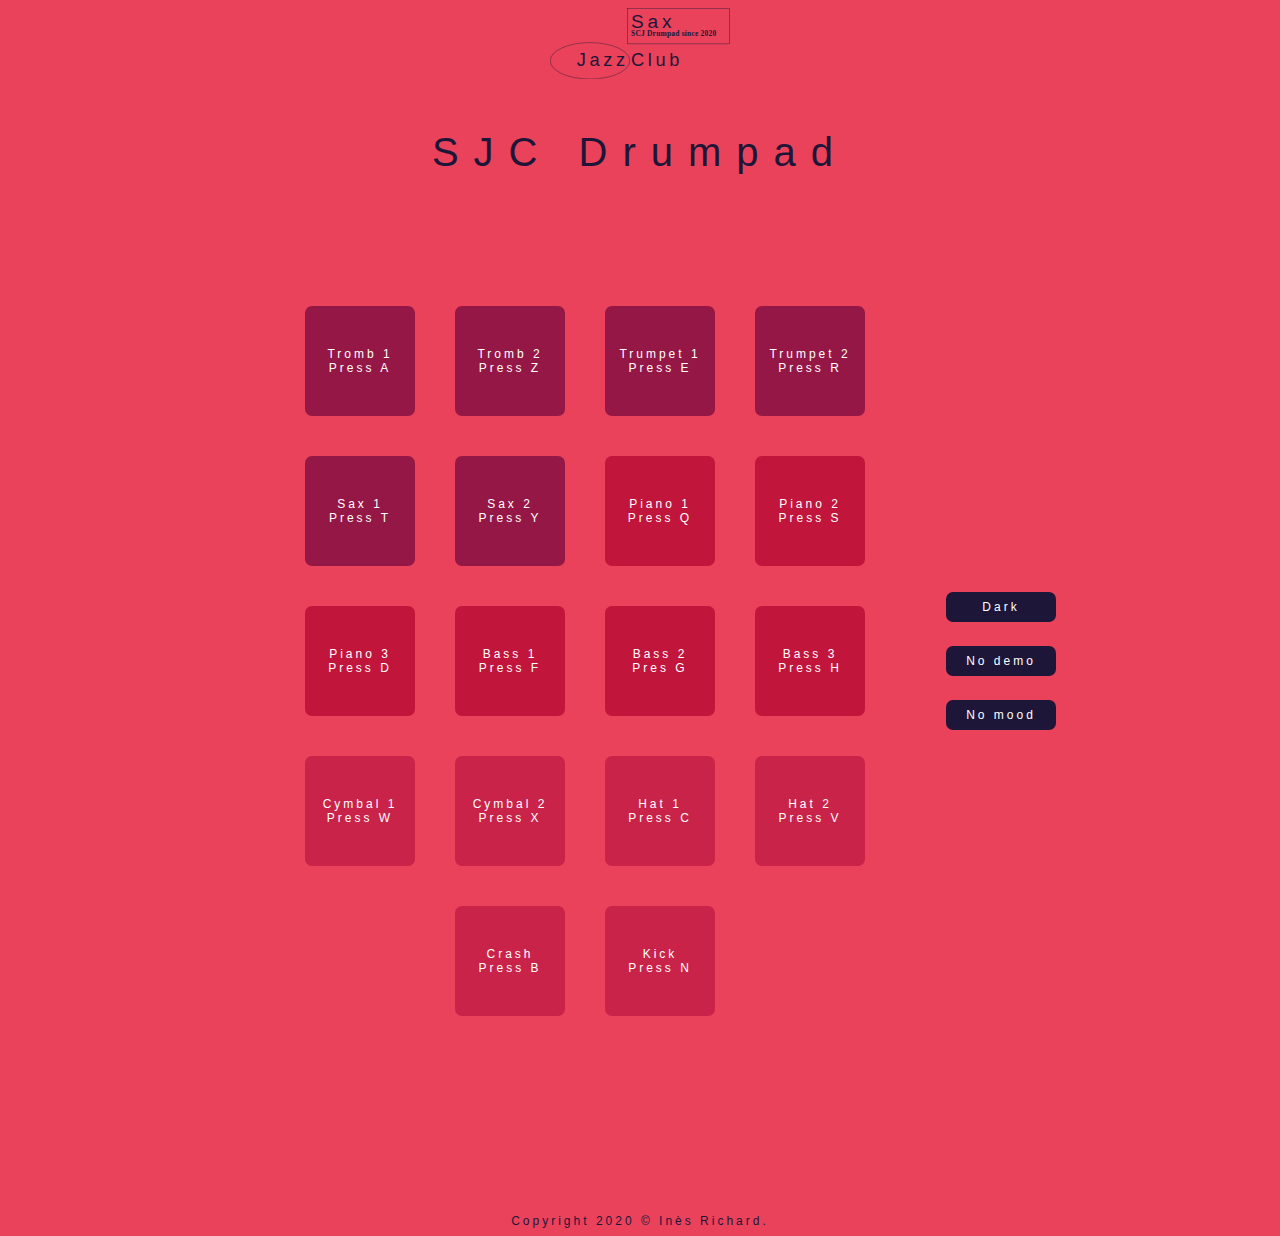
==== pages/drumpad.html @ 3983c769 "Add the index and merged it to the drumpad" ====
<!DOCTYPE html>
<html lang="fr">
<head>
    <meta charset="UTF-8">
    <meta name="viewport" content="width=device, initial-scale=1.0">
    <title>SJC Drumpad</title>
    <link rel="stylesheet" href="../styles/drumpad.css">
</head> 
<body>
    <div class="container_main">
        <header class="header">
            <a href="../index.html">
            <svg class="logo_light"id="Calque_1" data-name="Calque 1" xmlns="http://www.w3.org/2000/svg" viewBox="0 0 217.58 86.11"><defs><style>.cls-1{font-size:23px;letter-spacing:0.2em;}.cls-1,.cls-4{fill: var(--features);font-family:ArialMT, Arial;}.cls-2{font-size:9px;font-family:HelveticaNeue-Bold, Helvetica Neue;font-weight:700;letter-spacing:0.03em;}.cls-3{fill:none;stroke: var(--features);stroke-miterlimit:10;stroke-width:0.5px;}.cls-4{font-size:22px;letter-spacing:0.2em;}</style></defs><text class="cls-1" transform="translate(97.95 23.65)">Sax<tspan class="cls-2"><tspan x="0" y="10.8">SCJ Drumpad since 2020</tspan></tspan></text><ellipse class="cls-3" cx="48.34" cy="63.84" rx="48.09" ry="22.02"/><rect class="cls-3" x="93.43" y="0.25" width="123.9" height="43.14"/><text class="cls-4" transform="translate(32.4 70)">Jazz</text><text class="cls-4" transform="translate(97.95 69.72)">Club</text></svg>
            </a>
            <h1 class="title">SJC Drumpad</h1>
        </header>
        <div class="drum_pad">
            <div class="container_box">
                <div data-key="65" class="box raw1">Tromb 1<br>Press A</div>
                <div data-key="90" class="box raw1">Tromb 2<br>Press Z</div>
                <div data-key="69" class="box raw1">Trumpet 1<br>Press E</div>
                <div data-key="82" class="box raw1">Trumpet 2<br>Press R</div>
                <div data-key="84" class="box raw1">Sax 1<br>Press T</div>
                <div data-key="89" class="box raw1">Sax 2<br>Press Y</div>
                <div data-key="81" class="box raw2">Piano 1<br>Press Q</div>
                <div data-key="83" class="box raw2">Piano 2<br>Press S</div>
                <div data-key="68" class="box raw2">Piano 3<br>Press D</div>
                <div data-key="70" class="box raw2">Bass 1<br>Press F</div>
                <div data-key="71" class="box raw2">Bass 2<br>Pres G</div>
                <div data-key="72" class="box raw2">Bass 3<br>Press H</div>
                <div data-key="87" class="box raw3">Cymbal 1<br>Press W</div>
                <div data-key="88" class="box raw3">Cymbal 2<br>Press X</div>
                <div data-key="67" class="box raw3">Hat 1<br>Press C</div>
                <div data-key="86" class="box raw3">Hat 2<br>Press V</div>
                <div data-key="66" class="box raw3">Crash<br>Press B</div>
                <div data-key="78" class="box raw3">Kick<br>Press N</div>
            </div>
            <div class="container_features">
                <div class="features feat1"><span class="theme_display">Dark</span></div>
                <select class="features feat2">
                    <option value="">No demo</option>
                    <option value="">Demo 1</option>
                    <option value="">Demo 2</option>
                </select>
                <select class="features feat3">
                    <option value="">No mood</option>
                    <option value="">Bar</option>
                    <option value="">Hall</option>
                    <option value="">Garden</option>
                    <option value="">Sea</option>
                </select>
            </div>
        </div>
        <footer class="footer">
            <a href="https://github.com/inesrichard/drumPad" class="footer_text">Copyright 2020 © Inès Richard.</a>
        </footer>
    </div>  
    <audio data-key="65" src="../audios/trombone1.mp3"></audio>
    <audio data-key="90" src="../audios/trombone2.mp3"></audio>
    <audio data-key="69" src="../audios/trumpet1.mp3"></audio>
    <audio data-key="82" src="../audios/trumpet2.mp3"></audio>
    <audio data-key="84" src="./audios/sax1.mp3"></audio>
    <audio data-key="89" src="../audios/sax2.mp3"></audio>
    <audio data-key="81" src="../audios/piano1.mp3"></audio>
    <audio data-key="83" src="../audios/piano2.mp3"></audio>
    <audio data-key="68" src="../audios/piano3.mp3"></audio>
    <audio data-key="70" src="../audios/contrebasse1.mp3"></audio>
    <audio data-key="71" src="../audios/contrebasse2.mp3"></audio>
    <audio data-key="72" src="../audios/contrebasse3.mp3"></audio>
    <audio data-key="87" src="../audios/cymbal_hard.mp3"></audio>
    <audio data-key="88" src="../audios/cymbal_soft.mp3"></audio>
    <audio data-key="67" src="../audios/open_hat.mp3"></audio>
    <audio data-key="86" src="../audios/closed_hat.mp3"></audio>
    <audio data-key="66" src="../audios/crescendo.mp3"></audio>
    <audio data-key="78" src="../audios/kick.mp3"></audio>

    <audio src="./audios/bar.mp3"></audio>
    <audio src="./audios/hall.mp3"></audio>
    <audio src="./audios/garden.mp3"></audio>
    <audio src="./audios/sea.mp3"></audio>

    <script src="../scripts/drumpad.js"></script>
</body>
</html>
---- styles/drumpad.css ----
/***** SET THE VARIABLES FOR THE DARK MODE *****/

:root
{
    --primaryColor: #E9425A;
    --textColor: #fff;
    --raw1: #951746;
    --raw2: #C1153C;
    --raw3: #C92349;
    --features: #1D1638;
}


[data-theme="dark"]
{
    --primaryColor: #1D1638;
    --textColor: #fff;
    --raw1: #352A67;
    --raw2: #5F4DAC;
    --raw3: #9379FF;
    --features: #E9425A;
}


/***** IMPORT THE FONT *****/

@font-face
{
    font-family: 'arial';
    src: url(fonts/arial_jazz.ttf);
    font-style: normal;
    font-weight: normal;
}


/***** SET THE BASIC STYLE (including flexbox) *****/

body
{
    font-family: arial;
    letter-spacing: 3px;
    font-size: 12px;
    background-color: var(--primaryColor);
    color: var(--textColor);
}


.container_main
{
    width: 65vw;
    margin: 0 auto;
}


/*****  SET THE HEADER *****/

.header
{
    display: flex;
    justify-content: center;
    align-items: center;
    align-content: center;
    flex-direction: column;
    text-align: center;
}


.logo_light
{
    display: flex;
    justify-content: center;
    align-content: center;
    align-items: center;
    width: 15em;
    margin-bottom: 2em;
    user-select: none;
    cursor: pointer;
}


.title
{
    display: flex;
    text-align: center;
    font-size: 40px;
    font-weight: 300;
    letter-spacing: 15px;
    color: var(--features);
}


.title:hover
{
    transform: scale(1.2);
    transition: 0.2s ease-in-out;
    user-select: none;
}


/***** SET THE DRUMPAD'S STYLE *****/

.drum_pad
{
    display: flex;
    align-items: center;
    margin-top: 7em;
}


    /* --- Set the pads style --- */

    .container_box
    {
        display: flex;
        justify-content: center;
        flex-wrap: wrap;
    }


    .box
    {
        display: flex;
        justify-content: center;
        align-items: center;
        margin: 20px;
        width: 110px;
        height: 110px;
        border-radius: 7px;
        cursor: pointer;
        user-select: none;
        text-align: center;
    }


    .box:hover
    {
        transition: 0.3s ease;
        opacity: 0.5;
    }


    .raw1
    {
        background-color: var(--raw1);
    }


    .raw2
    {
        background-color: var(--raw2);
    }


    .raw3
    {
        background-color: var(--raw3);
    }


    /* --- Set the features style --- */

    .container_features
    {
        display: flex;
        justify-content: center;
        align-items: center;
        flex-direction: column;
    }


    .features
    {
        display: flex;
        justify-content: center;
        align-items: center;
        width: 110px;
        height: 30px;
        border-radius: 7px;
        background-color: var(--features);
        cursor: pointer;
        user-select: none;
        
    }


    .feat1
    {
        margin-bottom: 2em;
    }


    .feat2
    {
        -webkit-appearance: none;
        margin-bottom: 2em;
        color: var(--textColor);
        font-size: 12px;
        letter-spacing: 3px;
        border: none;
        outline: none;
        text-align-last: center;
    }


    .feat3
    {
        -webkit-appearance: none;
        color: var(--textColor);
        font-size: 12px;
        letter-spacing: 3px;
        border: none;
        outline: none;
        text-align-last: center;
    }


/***** FOOTER *****/

.footer
{
    display: flex;
    justify-content: center;
    align-items: flex-end;
    height: 16em;
}


.footer_text
{
    text-decoration: none;
    color: var(--features);
}



/* ANIMATION WHEN THE SONG IS PLAYED */

.animation
{
    transform: scale(1.1);
    background-color: var(--features);
    transition: 0.3s ease-in-out;
}
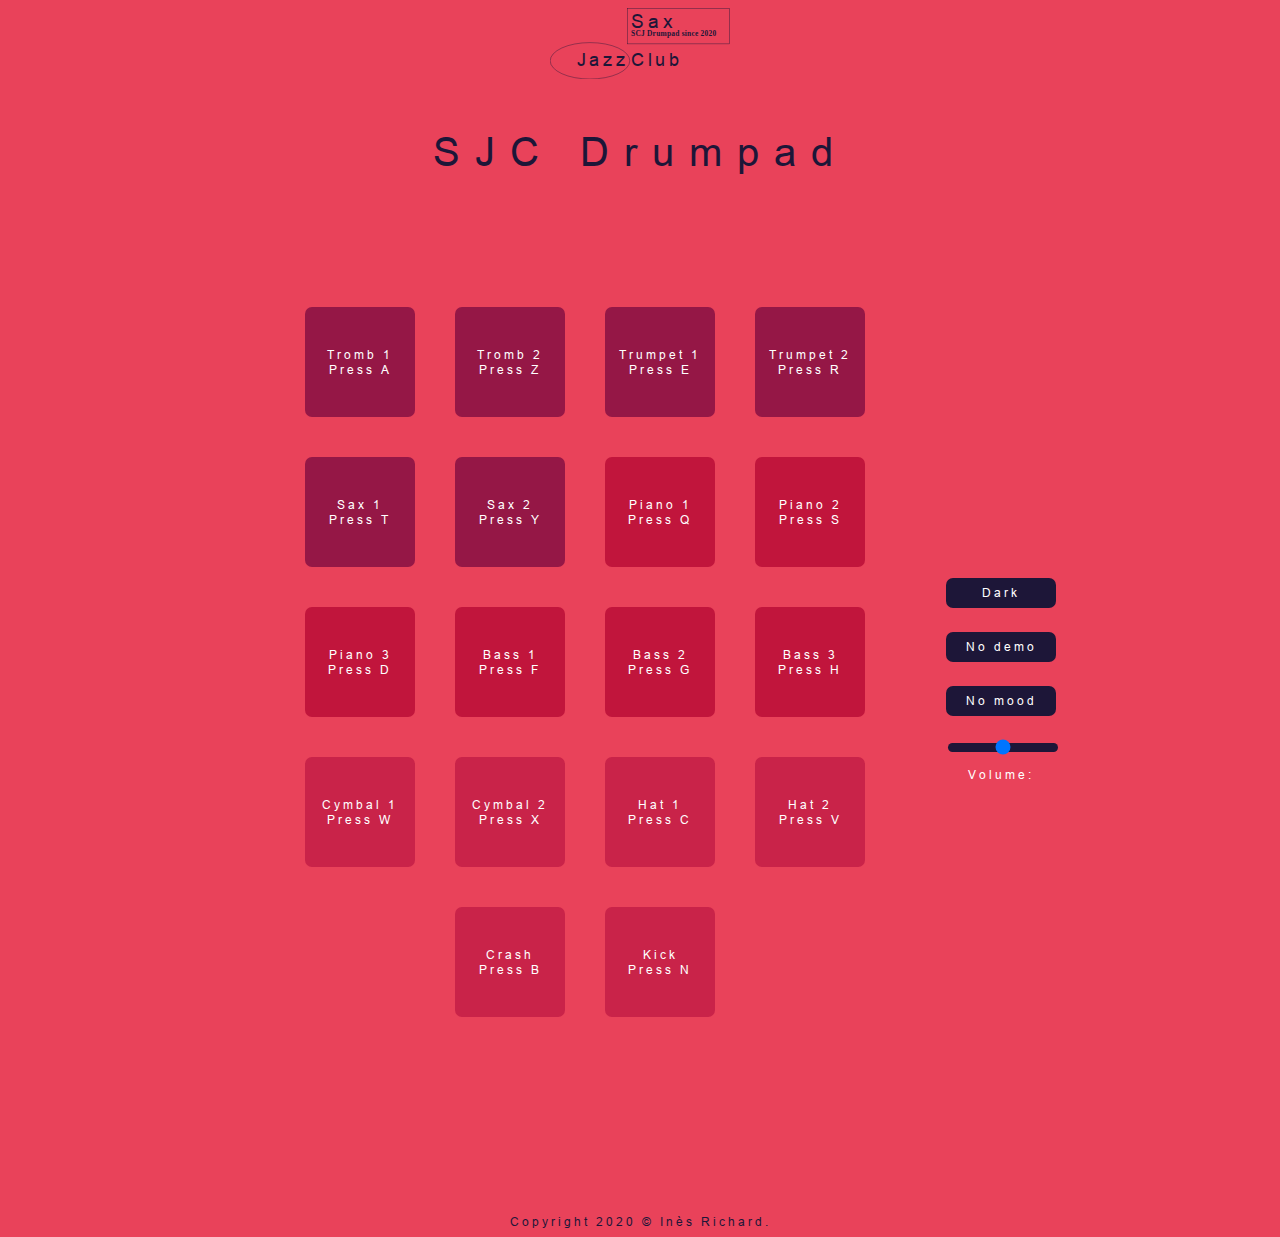
==== commit 1e89ef33: "Add volume bar and new audios" ====
--- a/pages/drumpad.html
+++ b/pages/drumpad.html
@@ -26,7 +26,7 @@
                 <div data-key="83" class="box raw2">Piano 2<br>Press S</div>
                 <div data-key="68" class="box raw2">Piano 3<br>Press D</div>
                 <div data-key="70" class="box raw2">Bass 1<br>Press F</div>
-                <div data-key="71" class="box raw2">Bass 2<br>Pres G</div>
+                <div data-key="71" class="box raw2">Bass 2<br>Press G</div>
                 <div data-key="72" class="box raw2">Bass 3<br>Press H</div>
                 <div data-key="87" class="box raw3">Cymbal 1<br>Press W</div>
                 <div data-key="88" class="box raw3">Cymbal 2<br>Press X</div>
@@ -38,17 +38,21 @@
             <div class="container_features">
                 <div class="features feat1"><span class="theme_display">Dark</span></div>
                 <select class="features feat2">
-                    <option value="">No demo</option>
-                    <option value="">Demo 1</option>
+                    <option data-key="91" value="">No demo</option>
+                    <option data-key="93" value="">Demo 1</option>
                     <option value="">Demo 2</option>
                 </select>
                 <select class="features feat3">
                     <option value="">No mood</option>
-                    <option value="">Bar</option>
-                    <option value="">Hall</option>
-                    <option value="">Garden</option>
-                    <option value="">Sea</option>
+                    <option data-key="37" class="bar" value="">Bar</option>
+                    <option data-key="38" class="hall" value="">Hall</option>
+                    <option data-key="39" class="garden" value="">Garden</option>
+                    <option data-key="40" class="sea" value="">Sea</option>
                 </select>
+                <div class="volume_container">
+                    <input type="range" min="0" max="1" value="0.5" step="0.01" class="volume">
+                    <p class="p_volume">Volume: <span class="value"></span></p>
+                </div>
             </div>
         </div>
         <footer class="footer">
@@ -59,7 +63,7 @@
     <audio data-key="90" src="../audios/trombone2.mp3"></audio>
     <audio data-key="69" src="../audios/trumpet1.mp3"></audio>
     <audio data-key="82" src="../audios/trumpet2.mp3"></audio>
-    <audio data-key="84" src="./audios/sax1.mp3"></audio>
+    <audio data-key="84" src="../audios/sax1.mp3"></audio>
     <audio data-key="89" src="../audios/sax2.mp3"></audio>
     <audio data-key="81" src="../audios/piano1.mp3"></audio>
     <audio data-key="83" src="../audios/piano2.mp3"></audio>
@@ -74,10 +78,13 @@
     <audio data-key="66" src="../audios/crescendo.mp3"></audio>
     <audio data-key="78" src="../audios/kick.mp3"></audio>
 
-    <audio src="./audios/bar.mp3"></audio>
-    <audio src="./audios/hall.mp3"></audio>
-    <audio src="./audios/garden.mp3"></audio>
-    <audio src="./audios/sea.mp3"></audio>
+    <audio data-key="91" src="../audios/demo1.mp3"></audio>
+    <audio data-key="93" src="../audios/demo2.mp3"></audio>
+
+    <audio data-key="37" src="../audios/bar.mp3"></audio>
+    <audio data-key="38" src="../audios/hall.mp3"></audio>
+    <audio data-key="39" src="../audios/garden.mp3"></audio>
+    <audio data-key="40" src="../audios/sea.mp3"></audio>
 
     <script src="../scripts/drumpad.js"></script>
 </body>
--- a/styles/drumpad.css
+++ b/styles/drumpad.css
@@ -27,7 +27,7 @@
 @font-face
 {
     font-family: 'arial';
-    src: url(fonts/arial_jazz.ttf);
+    src: url(../fonts/arial_jazz.ttf);
     font-style: normal;
     font-weight: normal;
 }
@@ -42,6 +42,7 @@
     font-size: 12px;
     background-color: var(--primaryColor);
     color: var(--textColor);
+    transition: all 0.4s ease;
 }
 
 
@@ -185,6 +186,7 @@
 
     .feat1
     {
+        margin-top: 4em;
         margin-bottom: 2em;
     }
 
@@ -211,6 +213,49 @@
         border: none;
         outline: none;
         text-align-last: center;
+        margin-bottom: 2em;
+    }
+
+    .volume_container{
+        width: 110px;
+    }
+    
+    
+    /* Volume style */
+    
+    .volume{
+        -webkit-appearance: none;
+        width: 110px;
+        height: 9px;
+        background: var(--features);
+        outline: none;
+        -webkit-transition: 0.2s;
+        border-radius: 12px;
+    }
+    
+    .volume::-webkit-volume-thumb
+    {
+        -webkit-appearence: none;
+        appearance: none;
+        width: 40px;
+        height: 40px;
+        background: ;
+        border-radius: 50%;
+        cursor: pointer;
+    }
+    
+
+    .volume::-moz-range-thumb
+    {
+        width: 40px;
+        height: 40px;
+        background: ;
+        border-radius: 50%;
+        cursor: pointer;
+    }
+    
+    .p_volume{
+        text-align: center;
     }
 
 
@@ -242,3 +287,4 @@
     transition: 0.3s ease-in-out;
 }
 
+
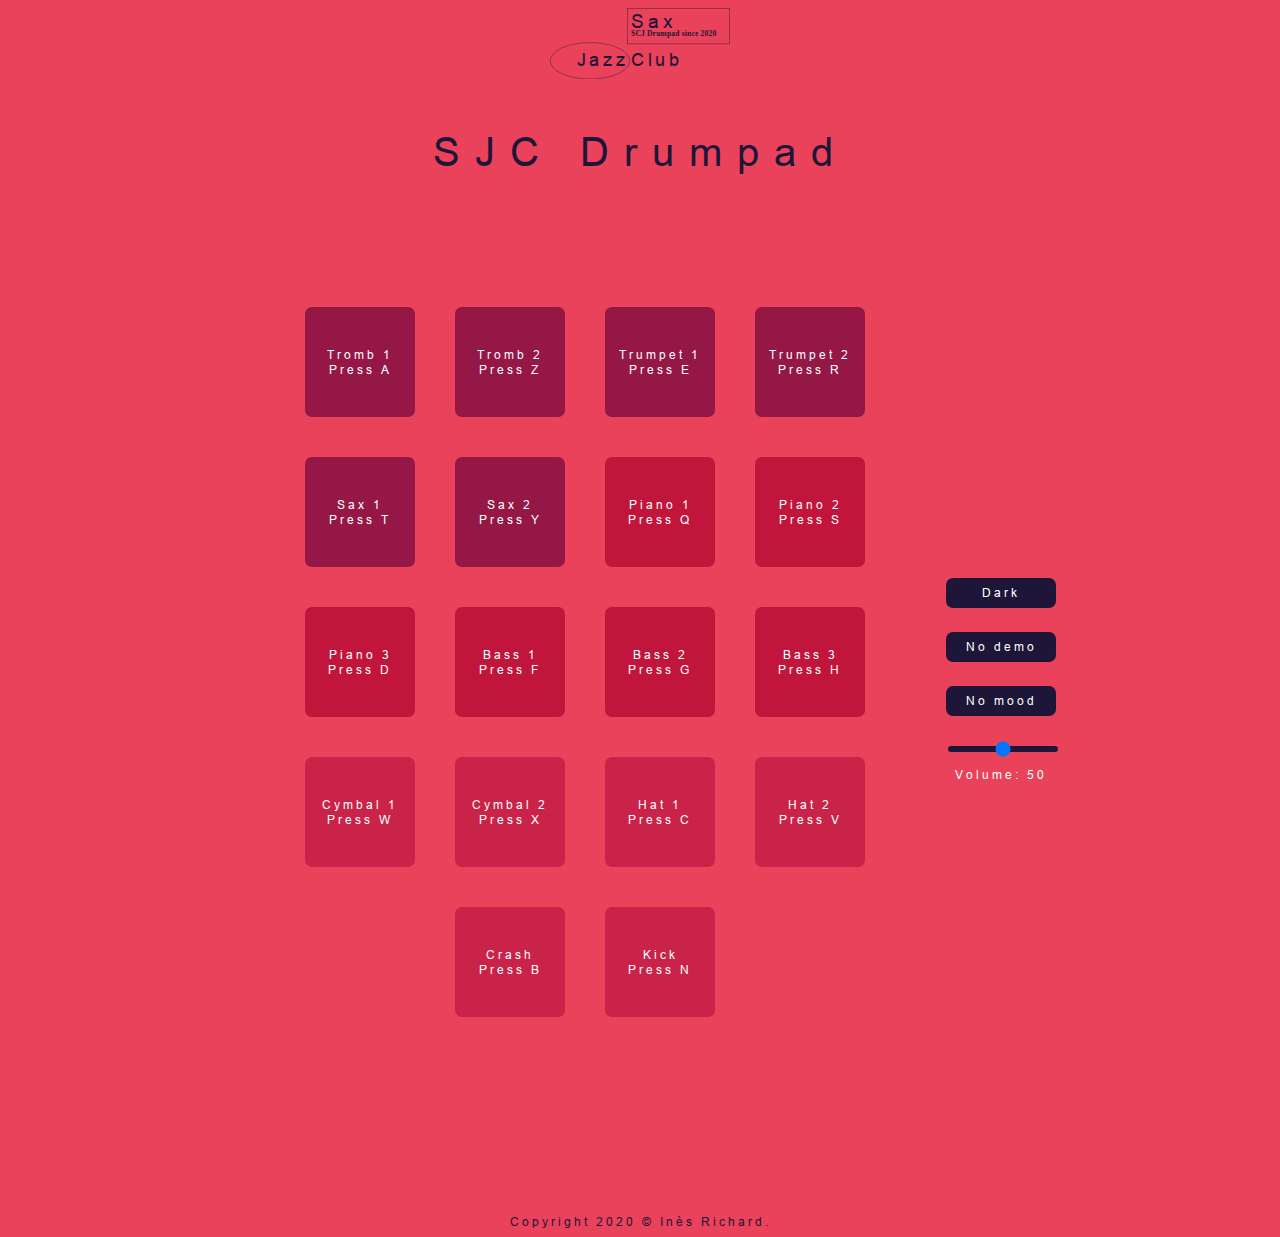
==== commit bee9463b: "Add responsive on the drumpad page" ====
--- a/pages/drumpad.html
+++ b/pages/drumpad.html
@@ -16,24 +16,78 @@
         </header>
         <div class="drum_pad">
             <div class="container_box">
-                <div data-key="65" class="box raw1">Tromb 1<br>Press A</div>
-                <div data-key="90" class="box raw1">Tromb 2<br>Press Z</div>
-                <div data-key="69" class="box raw1">Trumpet 1<br>Press E</div>
-                <div data-key="82" class="box raw1">Trumpet 2<br>Press R</div>
-                <div data-key="84" class="box raw1">Sax 1<br>Press T</div>
-                <div data-key="89" class="box raw1">Sax 2<br>Press Y</div>
-                <div data-key="81" class="box raw2">Piano 1<br>Press Q</div>
-                <div data-key="83" class="box raw2">Piano 2<br>Press S</div>
-                <div data-key="68" class="box raw2">Piano 3<br>Press D</div>
-                <div data-key="70" class="box raw2">Bass 1<br>Press F</div>
-                <div data-key="71" class="box raw2">Bass 2<br>Press G</div>
-                <div data-key="72" class="box raw2">Bass 3<br>Press H</div>
-                <div data-key="87" class="box raw3">Cymbal 1<br>Press W</div>
-                <div data-key="88" class="box raw3">Cymbal 2<br>Press X</div>
-                <div data-key="67" class="box raw3">Hat 1<br>Press C</div>
-                <div data-key="86" class="box raw3">Hat 2<br>Press V</div>
-                <div data-key="66" class="box raw3">Crash<br>Press B</div>
-                <div data-key="78" class="box raw3">Kick<br>Press N</div>
+                <div data-key="65" class="box raw1 text">
+                    <span>Tromb 1</span>
+                    <span class="letter">Press A</span>
+                </div>
+                <div data-key="90" class="box raw1 text">
+                    <span>Tromb 2</span>
+                    <span class="letter">Press Z</span>
+                </div>
+                <div data-key="69" class="box raw1 text">
+                    <span>Trumpet 1</span>
+                    <span class="letter">Press E</span>
+                </div>
+                <div data-key="82" class="box raw1 text">
+                    <span>Trumpet 2</span>
+                    <span class="letter">Press R</span>
+                </div>
+                <div data-key="84" class="box raw1 text">
+                    <span>Sax 1</span>
+                    <span class="letter">Press T</span>
+                </div>
+                <div data-key="89" class="box raw1 text">
+                    <span>Sax 2</span>
+                    <span class="letter">Press Y</span>
+                </div>
+                <div data-key="81" class="box raw2 text">
+                    <span>Piano 1</span>
+                    <span class="letter">Press Q</span>
+                </div>
+                <div data-key="83" class="box raw2 text">
+                    <span>Piano 2</span>
+                    <span class="letter">Press S</span>
+                </div>
+                <div data-key="68" class="box raw2 text">
+                    <span>Piano 3</span>
+                    <span class="letter">Press D</span>
+                </div>
+                <div data-key="70" class="box raw2 text">
+                    <span>Bass 1</span>
+                    <span class="letter">Press F</span>
+                </div>
+                <div data-key="71" class="box raw2 text">
+                    <span>Bass 2</span>
+                    <span class="letter">Press G</span>
+                </div>
+                <div data-key="72" class="box raw2 text">
+                    <span>Bass 3</span>
+                    <span class="letter">Press H</span>
+                </div>
+                <div data-key="87" class="box raw3 text">
+                    <span>Cymbal 1</span>
+                    <span class="letter">Press W</span>
+                </div>
+                <div data-key="88" class="box raw3 text">
+                    <span>Cymbal 2</span>
+                    <span class="letter">Press X</span>
+                </div>
+                <div data-key="67" class="box raw3 text">
+                    <span>Hat 1</span>
+                    <span class="letter">Press C</span>
+                </div>
+                <div data-key="86" class="box raw3 text">
+                    <span>Hat 2</span>
+                    <span class="letter">Press V</span>
+                </div>
+                <div data-key="66" class="box raw3 text">
+                    <span>Crash</span>
+                    <span class="letter">Press B</span>
+                </div>
+                <div data-key="78" class="box raw3 text">
+                    <span>Kick</span>
+                    <span class="letter">Press N</span>
+                </div>
             </div>
             <div class="container_features">
                 <div class="features feat1"><span class="theme_display">Dark</span></div>
--- a/styles/drumpad.css
+++ b/styles/drumpad.css
@@ -226,7 +226,7 @@
     .volume{
         -webkit-appearance: none;
         width: 110px;
-        height: 9px;
+        height: 6px;
         background: var(--features);
         outline: none;
         -webkit-transition: 0.2s;
@@ -235,11 +235,9 @@
     
     .volume::-webkit-volume-thumb
     {
-        -webkit-appearence: none;
         appearance: none;
         width: 40px;
         height: 40px;
-        background: ;
         border-radius: 50%;
         cursor: pointer;
     }
@@ -249,7 +247,6 @@
     {
         width: 40px;
         height: 40px;
-        background: ;
         border-radius: 50%;
         cursor: pointer;
     }
@@ -288,3 +285,98 @@
 }
 
 
+.text{
+    display: flex;
+    flex-direction: column;
+    justify-content: center;
+    justify-self: center;
+    align-content: center;
+    align-items: center;
+}
+
+.letter{
+    font-weight: lighter;
+}
+
+/***** RESPONSIVE *****/
+
+@media screen and (max-width:1024px) /* Responsive for Ipad and smaller screen such as mobile */
+{
+
+    body
+    {
+        letter-spacing: 2px;
+        font-size: 9px;
+    }
+
+
+    .container_main
+    {
+        width: 80vw;
+        margin: 0 auto;
+    }
+
+
+    .drum_pad
+    {
+        display: block;
+        align-items: center;
+        justify-content: center;
+    }
+
+
+    .box
+    {
+        display: flex;
+        justify-content: center;
+        align-items: center;
+        margin: 15px;
+        width: 60px;
+        height: 60px;
+        border-radius: 7px;
+        cursor: pointer;
+        user-select: none;
+        text-align: center;
+    }
+
+
+    .letter
+    {
+        display: none;
+    }
+
+
+    .container_features
+    {
+        flex-direction: row;
+        flex-wrap: wrap;
+    }
+    
+
+    .features
+    {
+        font-size: 9px;
+        letter-spacing: 1px;
+    }
+
+
+    .feat1, .feat2, .feat3
+    {
+        display: flex;
+        flex-wrap: wrap;
+        margin: 15px 15px 20px 15px;
+        width: 60px;
+    }
+
+
+    .volume_container, .volume
+    {
+        display: flex;
+        flex-direction: column;
+        justify-content: center;
+        justify-items: center;
+        align-content: center;
+        align-items: center;
+        width: 60px;
+    }
+}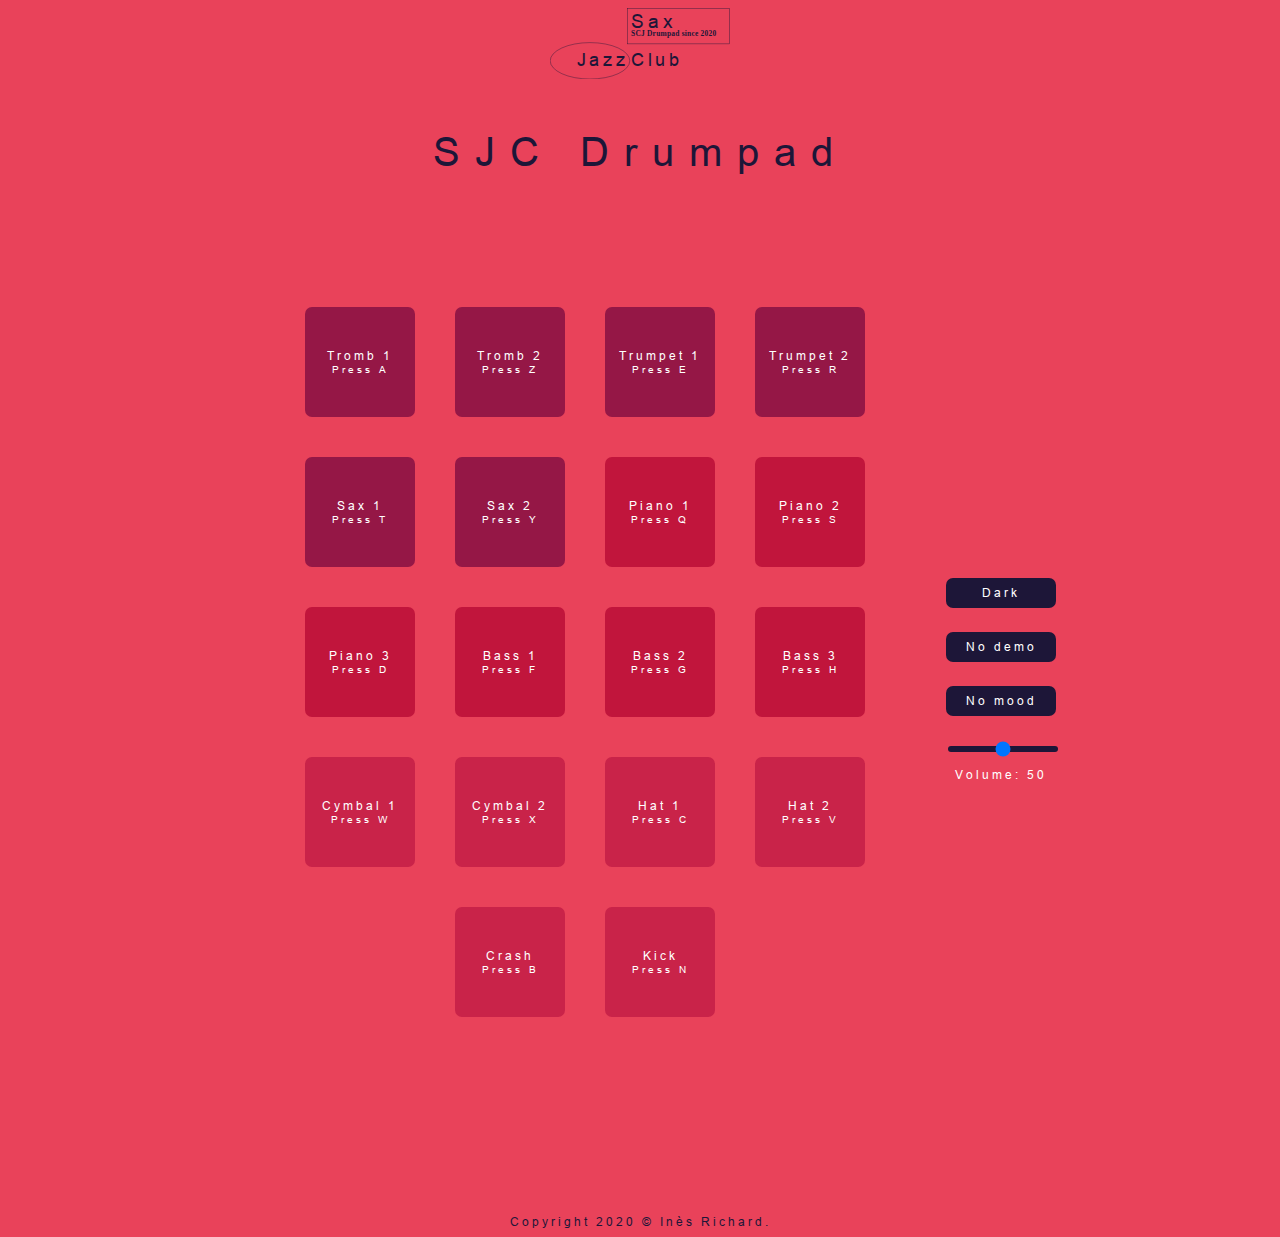
==== commit e1c0002f: "Add on-load animation" ====
--- a/pages/drumpad.html
+++ b/pages/drumpad.html
@@ -7,112 +7,114 @@
     <link rel="stylesheet" href="../styles/drumpad.css">
 </head> 
 <body>
-    <div class="container_main">
-        <header class="header">
-            <a href="../index.html">
-            <svg class="logo_light"id="Calque_1" data-name="Calque 1" xmlns="http://www.w3.org/2000/svg" viewBox="0 0 217.58 86.11"><defs><style>.cls-1{font-size:23px;letter-spacing:0.2em;}.cls-1,.cls-4{fill: var(--features);font-family:ArialMT, Arial;}.cls-2{font-size:9px;font-family:HelveticaNeue-Bold, Helvetica Neue;font-weight:700;letter-spacing:0.03em;}.cls-3{fill:none;stroke: var(--features);stroke-miterlimit:10;stroke-width:0.5px;}.cls-4{font-size:22px;letter-spacing:0.2em;}</style></defs><text class="cls-1" transform="translate(97.95 23.65)">Sax<tspan class="cls-2"><tspan x="0" y="10.8">SCJ Drumpad since 2020</tspan></tspan></text><ellipse class="cls-3" cx="48.34" cy="63.84" rx="48.09" ry="22.02"/><rect class="cls-3" x="93.43" y="0.25" width="123.9" height="43.14"/><text class="cls-4" transform="translate(32.4 70)">Jazz</text><text class="cls-4" transform="translate(97.95 69.72)">Club</text></svg>
-            </a>
-            <h1 class="title">SJC Drumpad</h1>
-        </header>
-        <div class="drum_pad">
-            <div class="container_box">
-                <div data-key="65" class="box raw1 text">
-                    <span>Tromb 1</span>
-                    <span class="letter">Press A</span>
+    <div class="bg_feat">
+        <div class="container_main">
+            <header class="header">
+                <a href="../index.html">
+                <svg class="logo_light"id="Calque_1" data-name="Calque 1" xmlns="http://www.w3.org/2000/svg" viewBox="0 0 217.58 86.11"><defs><style>.cls-1{font-size:23px;letter-spacing:0.2em;}.cls-1,.cls-4{fill: var(--features);font-family:ArialMT, Arial;}.cls-2{font-size:9px;font-family:HelveticaNeue-Bold, Helvetica Neue;font-weight:700;letter-spacing:0.03em;}.cls-3{fill:none;stroke: var(--features);stroke-miterlimit:10;stroke-width:0.5px;}.cls-4{font-size:22px;letter-spacing:0.2em;}</style></defs><text class="cls-1" transform="translate(97.95 23.65)">Sax<tspan class="cls-2"><tspan x="0" y="10.8">SCJ Drumpad since 2020</tspan></tspan></text><ellipse class="cls-3" cx="48.34" cy="63.84" rx="48.09" ry="22.02"/><rect class="cls-3" x="93.43" y="0.25" width="123.9" height="43.14"/><text class="cls-4" transform="translate(32.4 70)">Jazz</text><text class="cls-4" transform="translate(97.95 69.72)">Club</text></svg>
+                </a>
+                <h1 class="title">SJC Drumpad</h1>
+            </header>
+            <div class="drum_pad">
+                <div class="container_box">
+                    <div data-key="65" class="box raw1 col1 text">
+                        <span>Tromb 1</span>
+                        <span class="letter">Press A</span>
+                    </div>
+                    <div data-key="90" class="box raw1 col2 text">
+                        <span>Tromb 2</span>
+                        <span class="letter">Press Z</span>
+                    </div>
+                    <div data-key="69" class="box raw1 col3 text">
+                        <span>Trumpet 1</span>
+                        <span class="letter">Press E</span>
+                    </div>
+                    <div data-key="82" class="box raw1 col4 text">
+                        <span>Trumpet 2</span>
+                        <span class="letter">Press R</span>
+                    </div>
+                    <div data-key="84" class="box raw1 col5 text">
+                        <span>Sax 1</span>
+                        <span class="letter">Press T</span>
+                    </div>
+                    <div data-key="89" class="box raw1 col6 text">
+                        <span>Sax 2</span>
+                        <span class="letter">Press Y</span>
+                    </div>
+                    <div data-key="81" class="box raw2 col1 text">
+                        <span>Piano 1</span>
+                        <span class="letter">Press Q</span>
+                    </div>
+                    <div data-key="83" class="box raw2 col2 text">
+                        <span>Piano 2</span>
+                        <span class="letter">Press S</span>
+                    </div>
+                    <div data-key="68" class="box raw2 col3 text">
+                        <span>Piano 3</span>
+                        <span class="letter">Press D</span>
+                    </div>
+                    <div data-key="70" class="box raw2 col4 text">
+                        <span>Bass 1</span>
+                        <span class="letter">Press F</span>
+                    </div>
+                    <div data-key="71" class="box raw2 col5 text">
+                        <span>Bass 2</span>
+                        <span class="letter">Press G</span>
+                    </div>
+                    <div data-key="72" class="box raw2 col6 text">
+                        <span>Bass 3</span>
+                        <span class="letter">Press H</span>
+                    </div>
+                    <div data-key="87" class="box raw3 col1 text">
+                        <span>Cymbal 1</span>
+                        <span class="letter">Press W</span>
+                    </div>
+                    <div data-key="88" class="box raw3 col2 text">
+                        <span>Cymbal 2</span>
+                        <span class="letter">Press X</span>
+                    </div>
+                    <div data-key="67" class="box raw3 col3 text">
+                        <span>Hat 1</span>
+                        <span class="letter">Press C</span>
+                    </div>
+                    <div data-key="86" class="box raw3 col4 text">
+                        <span>Hat 2</span>
+                        <span class="letter">Press V</span>
+                    </div>
+                    <div data-key="66" class="box raw3 col5 text">
+                        <span>Crash</span>
+                        <span class="letter">Press B</span>
+                    </div>
+                    <div data-key="78" class="box raw3 col6 text">
+                        <span>Kick</span>
+                        <span class="letter">Press N</span>
+                    </div>
                 </div>
-                <div data-key="90" class="box raw1 text">
-                    <span>Tromb 2</span>
-                    <span class="letter">Press Z</span>
-                </div>
-                <div data-key="69" class="box raw1 text">
-                    <span>Trumpet 1</span>
-                    <span class="letter">Press E</span>
-                </div>
-                <div data-key="82" class="box raw1 text">
-                    <span>Trumpet 2</span>
-                    <span class="letter">Press R</span>
-                </div>
-                <div data-key="84" class="box raw1 text">
-                    <span>Sax 1</span>
-                    <span class="letter">Press T</span>
-                </div>
-                <div data-key="89" class="box raw1 text">
-                    <span>Sax 2</span>
-                    <span class="letter">Press Y</span>
-                </div>
-                <div data-key="81" class="box raw2 text">
-                    <span>Piano 1</span>
-                    <span class="letter">Press Q</span>
-                </div>
-                <div data-key="83" class="box raw2 text">
-                    <span>Piano 2</span>
-                    <span class="letter">Press S</span>
-                </div>
-                <div data-key="68" class="box raw2 text">
-                    <span>Piano 3</span>
-                    <span class="letter">Press D</span>
-                </div>
-                <div data-key="70" class="box raw2 text">
-                    <span>Bass 1</span>
-                    <span class="letter">Press F</span>
-                </div>
-                <div data-key="71" class="box raw2 text">
-                    <span>Bass 2</span>
-                    <span class="letter">Press G</span>
-                </div>
-                <div data-key="72" class="box raw2 text">
-                    <span>Bass 3</span>
-                    <span class="letter">Press H</span>
-                </div>
-                <div data-key="87" class="box raw3 text">
-                    <span>Cymbal 1</span>
-                    <span class="letter">Press W</span>
-                </div>
-                <div data-key="88" class="box raw3 text">
-                    <span>Cymbal 2</span>
-                    <span class="letter">Press X</span>
-                </div>
-                <div data-key="67" class="box raw3 text">
-                    <span>Hat 1</span>
-                    <span class="letter">Press C</span>
-                </div>
-                <div data-key="86" class="box raw3 text">
-                    <span>Hat 2</span>
-                    <span class="letter">Press V</span>
-                </div>
-                <div data-key="66" class="box raw3 text">
-                    <span>Crash</span>
-                    <span class="letter">Press B</span>
-                </div>
-                <div data-key="78" class="box raw3 text">
-                    <span>Kick</span>
-                    <span class="letter">Press N</span>
+                <div class="container_features col7">
+                    <div class="features feat1"><span class="theme_display">Dark</span></div>
+                    <select class="features feat2">
+                        <option value="">No demo</option>
+                        <option data-key="8" class="demo1" value="">Demo 1</option>
+                        <option data-key="13" class="demo2" value="">Demo 2</option>
+                    </select>
+                    <select class="features feat3">
+                        <option value="">No mood</option>
+                        <option data-key="37" class="bar" value="">Bar</option>
+                        <option data-key="38" class="hall" value="">Hall</option>
+                        <option data-key="39" class="garden" value="">Garden</option>
+                        <option data-key="40" class="sea" value="">Sea</option>
+                    </select>
+                    <div class="volume_container">
+                        <input type="range" min="0" max="1" value="0.5" step="0.01" class="volume">
+                        <p class="p_volume">Volume: <span class="value"></span></p>
+                    </div>
                 </div>
             </div>
-            <div class="container_features">
-                <div class="features feat1"><span class="theme_display">Dark</span></div>
-                <select class="features feat2">
-                    <option data-key="91" value="">No demo</option>
-                    <option data-key="93" value="">Demo 1</option>
-                    <option value="">Demo 2</option>
-                </select>
-                <select class="features feat3">
-                    <option value="">No mood</option>
-                    <option data-key="37" class="bar" value="">Bar</option>
-                    <option data-key="38" class="hall" value="">Hall</option>
-                    <option data-key="39" class="garden" value="">Garden</option>
-                    <option data-key="40" class="sea" value="">Sea</option>
-                </select>
-                <div class="volume_container">
-                    <input type="range" min="0" max="1" value="0.5" step="0.01" class="volume">
-                    <p class="p_volume">Volume: <span class="value"></span></p>
-                </div>
-            </div>
-        </div>
-        <footer class="footer">
-            <a href="https://github.com/inesrichard/drumPad" class="footer_text">Copyright 2020 © Inès Richard.</a>
-        </footer>
-    </div>  
+            <footer class="footer">
+                <a href="https://github.com/inesrichard/drumPad" class="footer_text">Copyright 2020 © Inès Richard.</a>
+            </footer>
+        </div>  
+    </div>
     <audio data-key="65" src="../audios/trombone1.mp3"></audio>
     <audio data-key="90" src="../audios/trombone2.mp3"></audio>
     <audio data-key="69" src="../audios/trumpet1.mp3"></audio>
@@ -132,8 +134,8 @@
     <audio data-key="66" src="../audios/crescendo.mp3"></audio>
     <audio data-key="78" src="../audios/kick.mp3"></audio>
 
-    <audio data-key="91" src="../audios/demo1.mp3"></audio>
-    <audio data-key="93" src="../audios/demo2.mp3"></audio>
+    <audio data-key="8" src="../audios/demo1.mp3"></audio>
+    <audio data-key="13" src="../audios/demo2.mp3"></audio>
 
     <audio data-key="37" src="../audios/bar.mp3"></audio>
     <audio data-key="38" src="../audios/hall.mp3"></audio>
--- a/styles/drumpad.css
+++ b/styles/drumpad.css
@@ -33,7 +33,234 @@
 }
 
 
+/***** ON-LOAD ANIMATION *****/
+
+.col1 
+{
+    animation: col1 4s;
+}
+
+@keyframes col1 
+{
+    0%
+    {
+        opacity: 0;
+    }
+    5%{
+        opacity: 0;
+    }
+    10%
+    {
+        opacity: 1;
+    }
+}
+
+
+.col2 
+{
+    animation: col2 4s;
+}
+
+@keyframes col2 
+{
+    0%
+    {
+        opacity: 0;
+    }
+    10%
+    {
+        opacity: 0;
+    }
+    20%
+    {
+        opacity: 1;
+    }
+  
+}
+
+
+.col3 
+{
+    animation: col3 4s;
+}
+
+@keyframes col3 
+{
+    0%
+    {
+        opacity: 0;
+    }
+    20%
+    {
+        opacity: 0;
+    }
+    30%
+    {
+        opacity: 1;
+    }
+  
+}
+
+
+.col4
+{
+    animation: col4 4s;
+}
+
+@keyframes col4 
+{
+    0%
+    {
+        opacity: 0;
+    }
+    30%
+    {
+        opacity: 0;
+    }
+    40%
+    {
+        opacity: 1;
+    }
+}
+
+
+.col5
+{
+    animation: col5 4s;
+}
+
+@keyframes col5
+{
+    0%
+    {
+        opacity: 0;
+    }
+    40%
+    {
+        opacity: 0;
+    }
+    50%
+    {
+        opacity: 1;
+    }
+}
+
+
+.col6
+{
+    animation: col6 4s;
+}
+
+@keyframes col6
+{
+    0%
+    {
+        opacity: 0;
+    }
+    50%
+    {
+        opacity: 0;
+    }
+    60%
+    {
+        opacity: 1;
+    }
+}
+
+
+.col7
+{
+    animation: col7 4s;
+}
+
+@keyframes col7
+{
+    0%
+    {
+        opacity: 0;
+    }
+    60%
+    {
+        opacity: 0;
+    }
+    70%
+    {
+        opacity: 1;
+    }
+}
+
+
+.title, .logo_light, .footer_text
+{
+    animation: body 5s;
+}
+
+@keyframes body
+{
+    0%
+    {
+        opacity: 0;
+    }
+    60%
+    {
+        opacity: 0;
+    }
+    100%
+    {
+        opacity: 1;
+    }
+}
+
+
 /***** SET THE BASIC STYLE (including flexbox) *****/
+
+.bg_feat
+{
+    display: block;
+}
+
+
+.bg_bar
+{
+    background-image: url(../images/bar.jpg);
+    background: cover no-repeat;
+    position: fixed;
+    width: 100vw;
+    height: 100vh;
+    z-index: -1;
+}
+
+.bg_hall
+{
+    background-image: url(../images/sea.jpg);
+    background: cover no-repeat;
+    position: fixed;
+    width: 100vw;
+    height: 100vh;
+    z-index: -1;
+}
+
+
+.bg_garden
+{
+    background-image: url(../images/garden.jpg);
+    background: cover no-repeat;
+    position: fixed;
+    width: 100vw;
+    height: 100vh;
+    z-index: -1;
+}
+
+.bg_sea
+{
+    background-image: url(../images/sea.jpg);
+    background: cover no-repeat;
+    position: fixed;
+    width: 100vw;
+    height: 100vh;
+    z-index: -1;
+}
+
 
 body
 {
@@ -92,9 +319,11 @@
 
 .title:hover
 {
-    transform: scale(1.2);
-    transition: 0.2s ease-in-out;
+    transition: 0.3s ease-in-out;
     user-select: none;
+    -webkit-text-stroke-width: 0.7px;
+    -webkit-text-stroke-color: var(--features);
+    color: rgba(0, 0, 0, 0);
 }
 
 
@@ -140,6 +369,24 @@
     }
 
 
+    .text
+    {
+        display: flex;
+        flex-direction: column;
+        justify-content: center;
+        justify-self: center;
+        align-content: center;
+        align-items: center;
+    }
+    
+
+    .letter
+    {
+        font-weight: lighter;
+        font-size: 10px;
+    }
+
+
     .raw1
     {
         background-color: var(--raw1);
@@ -274,29 +521,15 @@
 }
 
 
-
 /* ANIMATION WHEN THE SONG IS PLAYED */
 
 .animation
 {
     transform: scale(1.1);
     background-color: var(--features);
-    transition: 0.3s ease-in-out;
-}
-
-
-.text{
-    display: flex;
-    flex-direction: column;
-    justify-content: center;
-    justify-self: center;
-    align-content: center;
-    align-items: center;
-}
-
-.letter{
-    font-weight: lighter;
-}
+    transition: 0.4s ease-in-out;
+}
+
 
 /***** RESPONSIVE *****/
 
@@ -369,14 +602,8 @@
     }
 
 
-    .volume_container, .volume
-    {
-        display: flex;
-        flex-direction: column;
-        justify-content: center;
-        justify-items: center;
-        align-content: center;
-        align-items: center;
-        width: 60px;
+    .volume_container
+    {
+        display: none;
     }
 }